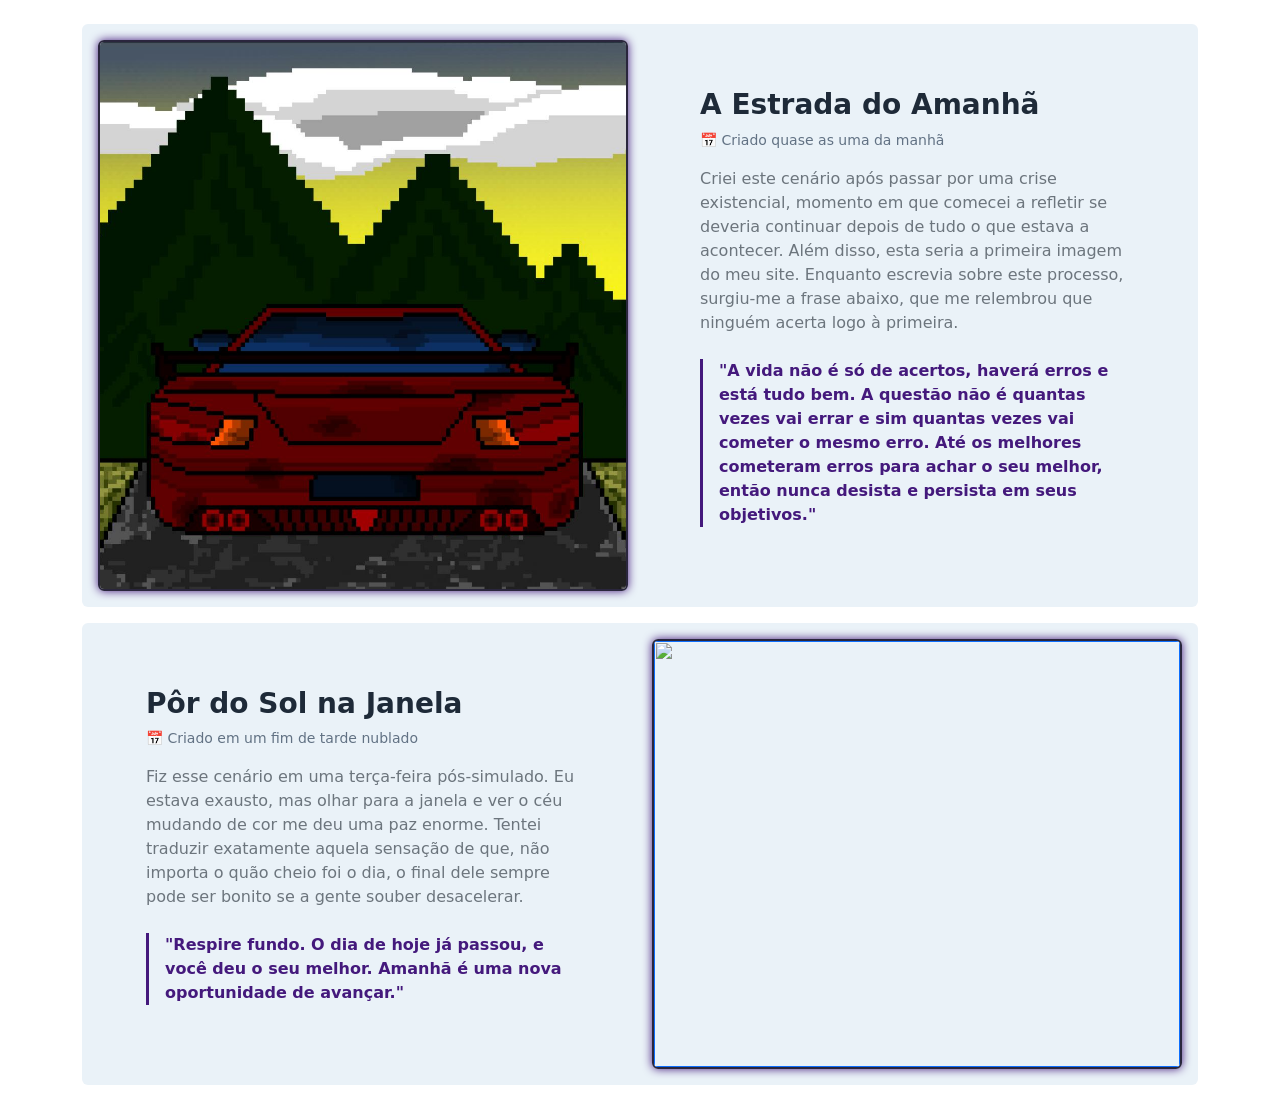
==== carros.html @ 86a9501d "Novas áreas" ====
<!doctype html>
<html lang="en">
  <head>
    <meta charset="UTF-8" />
    <meta name="viewport" content="width=device-width, initial-scale=1.0" />
    <link
      href="https://cdn.jsdelivr.net/npm/bootstrap@5.3.8/dist/css/bootstrap.min.css"
      rel="stylesheet"
    />
    <style type="text/css">
      @import url(css/site.css);
    </style>
    <link
      rel="icon"
      href="imagens/logo_perfil.png"
      sizes="32x32"
      type="image/png"
    />
    <title>My Pixel Art | Carros</title>
  </head>
  <body>
    <div id="header-container"></div>

    <main>
      <div class="container-lg pt-2">
        <div class="card p-3 mt-3 mb-3 card_ult_art" id="a_estrada_do_amanha">
          <div class="row">
            <div class="col-md-6">
              <a href="" target="_blank"
                ><img
                  alt="A Rota do Aprendizado: Entre Erros e Acertos"
                  src="imagens/carros_1.jpeg"
                  class="img-fluid w-100 h-100 object-fit-cover rounded borda_img"
              /></a>
            </div>
            <div class="col-md-6">
              <div class="card-body p-4 p-lg-5">
                <h3 class="card-title fw-bold mb-2">A Estrada do Amanhã</h3>
                <p class="text-muted small mb-3">
                  📅 Criado quase as uma da manhã
                </p>

                <p class="card-text lh-base text-secondary">
                  Criei este cenário após passar por uma crise existencial,
                  momento em que comecei a refletir se deveria continuar depois
                  de tudo o que estava a acontecer. Além disso, esta seria a
                  primeira imagem do meu site. Enquanto escrevia sobre este
                  processo, surgiu-me a frase abaixo, que me relembrou que
                  ninguém acerta logo à primeira.
                </p>

                <blockquote class="blockquote border-start border-3 ps-3 mt-4">
                  <p class="fs-6 italic mb-0 text-dark fw-semibold">
                    "A vida não é só de acertos, haverá erros e está tudo bem. A
                    questão não é quantas vezes vai errar e sim quantas vezes
                    vai cometer o mesmo erro. Até os melhores cometeram erros
                    para achar o seu melhor, então nunca desista e persista em
                    seus objetivos."
                  </p>
                </blockquote>
              </div>
            </div>
          </div>
        </div>
        <div class="card p-3 mt-3 mb-3 card_ult_art">
          <div class="row">
            <div class="col-md-6">
              <div class="card-body p-4 p-lg-5">
                <h3 class="card-title fw-bold mb-2">Pôr do Sol na Janela</h3>
                <p class="text-muted small mb-3">
                  📅 Criado em um fim de tarde nublado
                </p>

                <p class="card-text lh-base text-secondary">
                  Fiz esse cenário em uma terça-feira pós-simulado. Eu estava
                  exausto, mas olhar para a janela e ver o céu mudando de cor me
                  deu uma paz enorme. Tentei traduzir exatamente aquela sensação
                  de que, não importa o quão cheio foi o dia, o final dele
                  sempre pode ser bonito se a gente souber desacelerar.
                </p>

                <blockquote class="blockquote border-start border-3 ps-3 mt-4">
                  <p class="fs-6 italic mb-0 text-dark fw-semibold">
                    "Respire fundo. O dia de hoje já passou, e você deu o seu
                    melhor. Amanhã é uma nova oportunidade de avançar."
                  </p>
                </blockquote>
              </div>
            </div>
            <div class="col-md-6">
              <a href="" target="_blank"
                ><img
                  alt=""
                  src=""
                  class="img-fluid w-100 h-100 object-fit-cover rounded borda_img"
              /></a>
            </div>
          </div>
        </div>
      </div>
    </main>

    <div id="footer-container"></div>

    <script src="https://cdn.jsdelivr.net/npm/bootstrap@5.3.8/dist/js/bootstrap.bundle.min.js"></script>
    <script src="js/script.js"></script>
  </body>
</html>
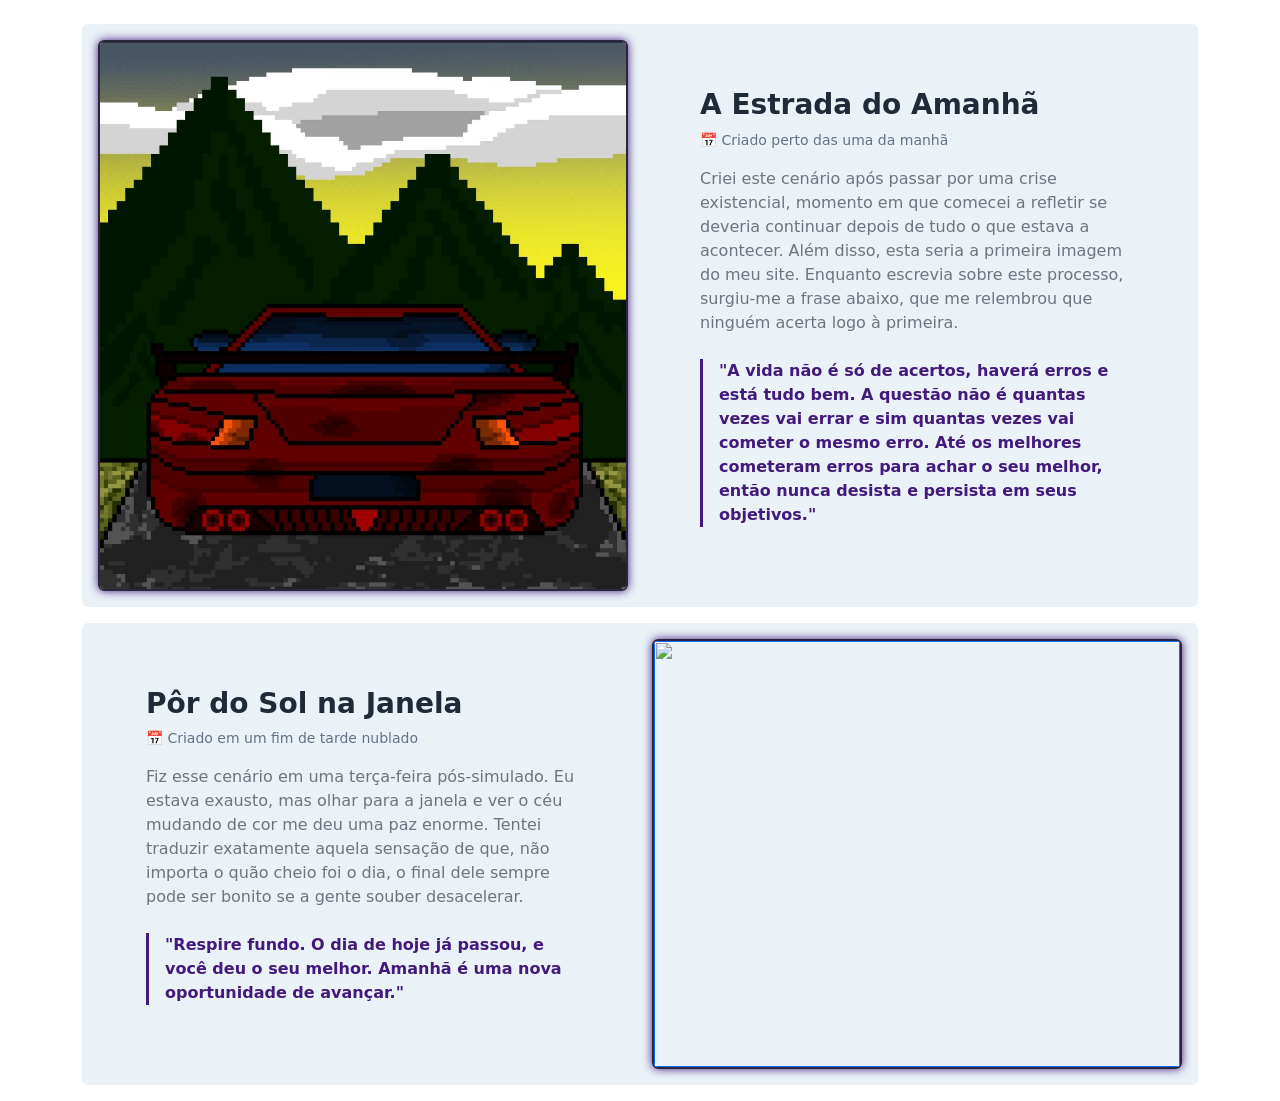
==== commit a6f6163a: "Header e Footer funcionando" ====
--- a/carros.html
+++ b/carros.html
@@ -37,7 +37,7 @@
               <div class="card-body p-4 p-lg-5">
                 <h3 class="card-title fw-bold mb-2">A Estrada do Amanhã</h3>
                 <p class="text-muted small mb-3">
-                  📅 Criado quase as uma da manhã
+                  📅 Criado perto das uma da manhã
                 </p>
 
                 <p class="card-text lh-base text-secondary">
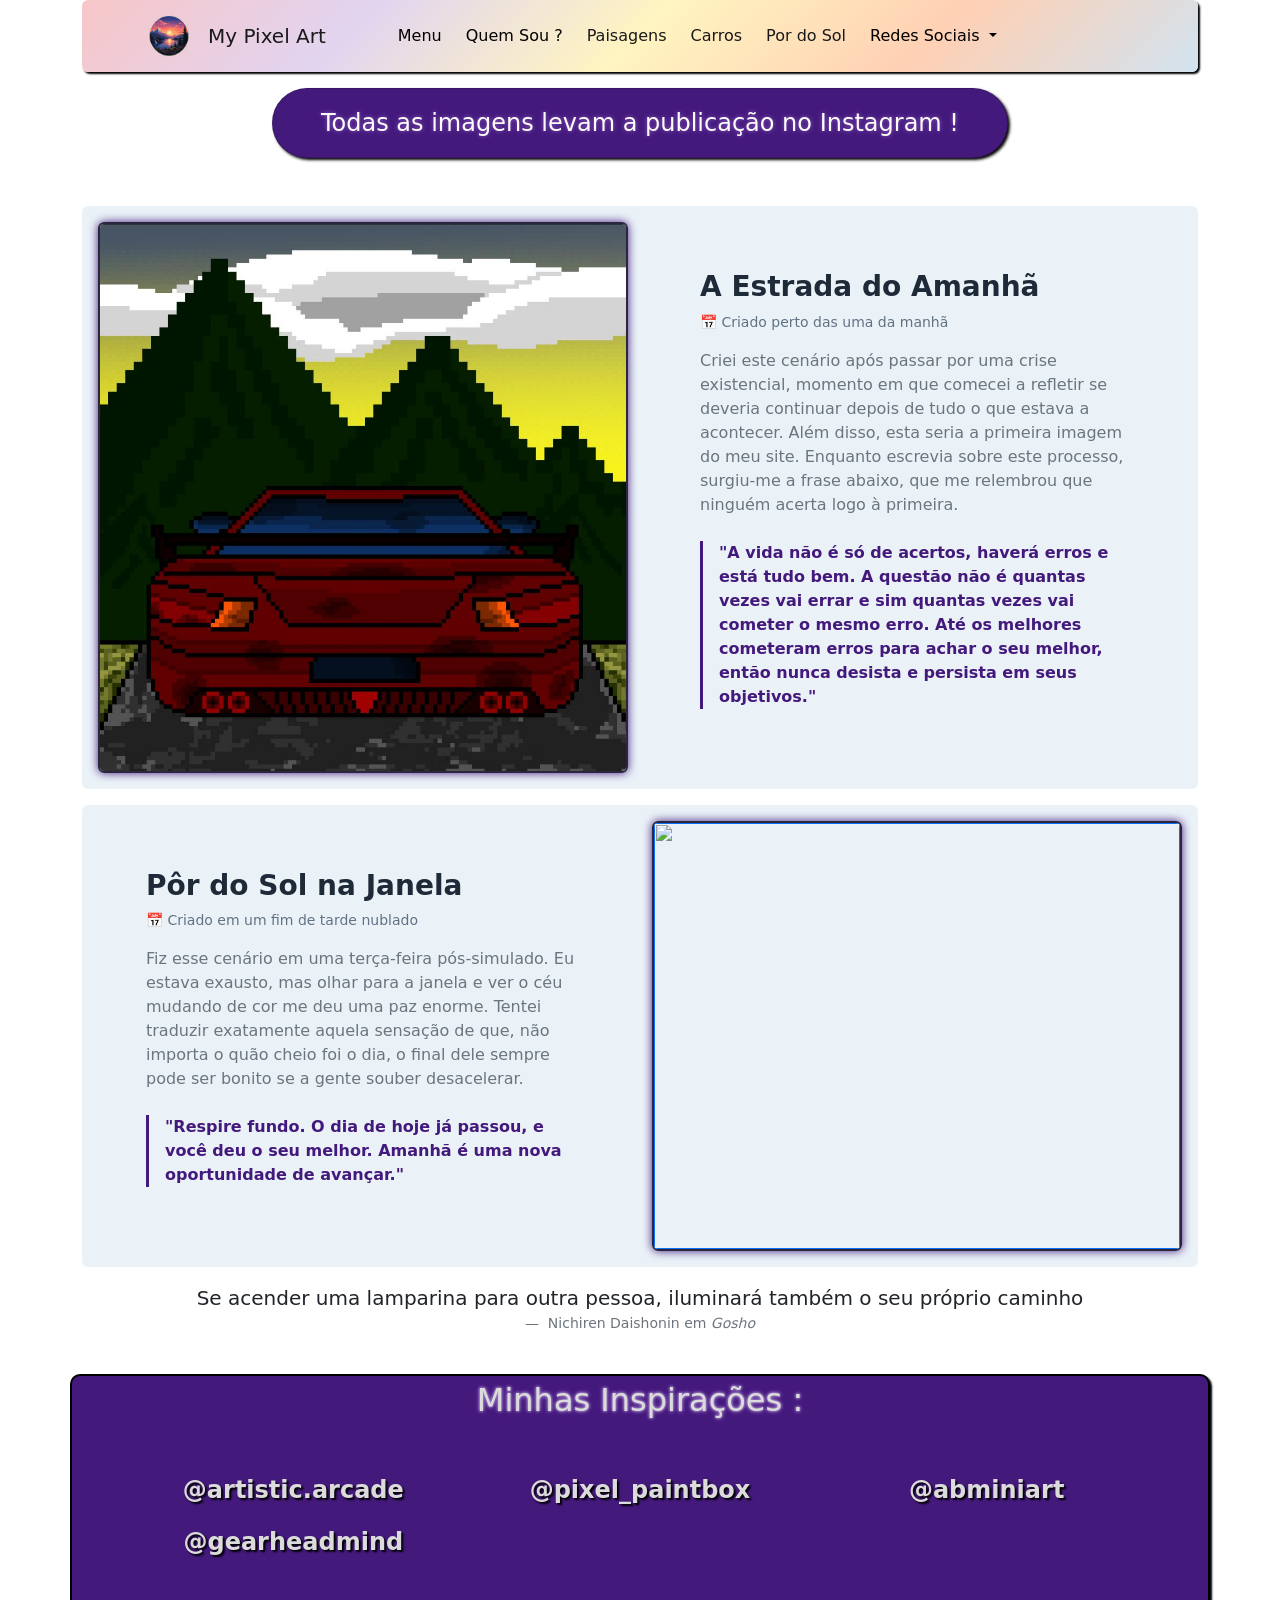
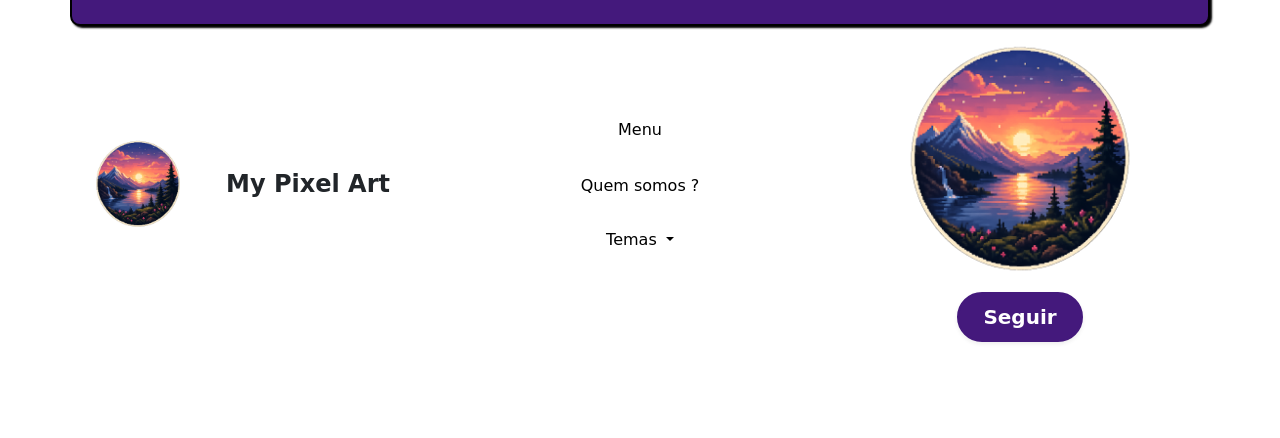
==== commit 46040433: "JS" ====
--- a/carros.html
+++ b/carros.html
@@ -103,6 +103,6 @@
     <div id="footer-container"></div>
 
     <script src="https://cdn.jsdelivr.net/npm/bootstrap@5.3.8/dist/js/bootstrap.bundle.min.js"></script>
-    <script src="js/script.js"></script>
+    <script src="JS/script.js"></script>
   </body>
 </html>
